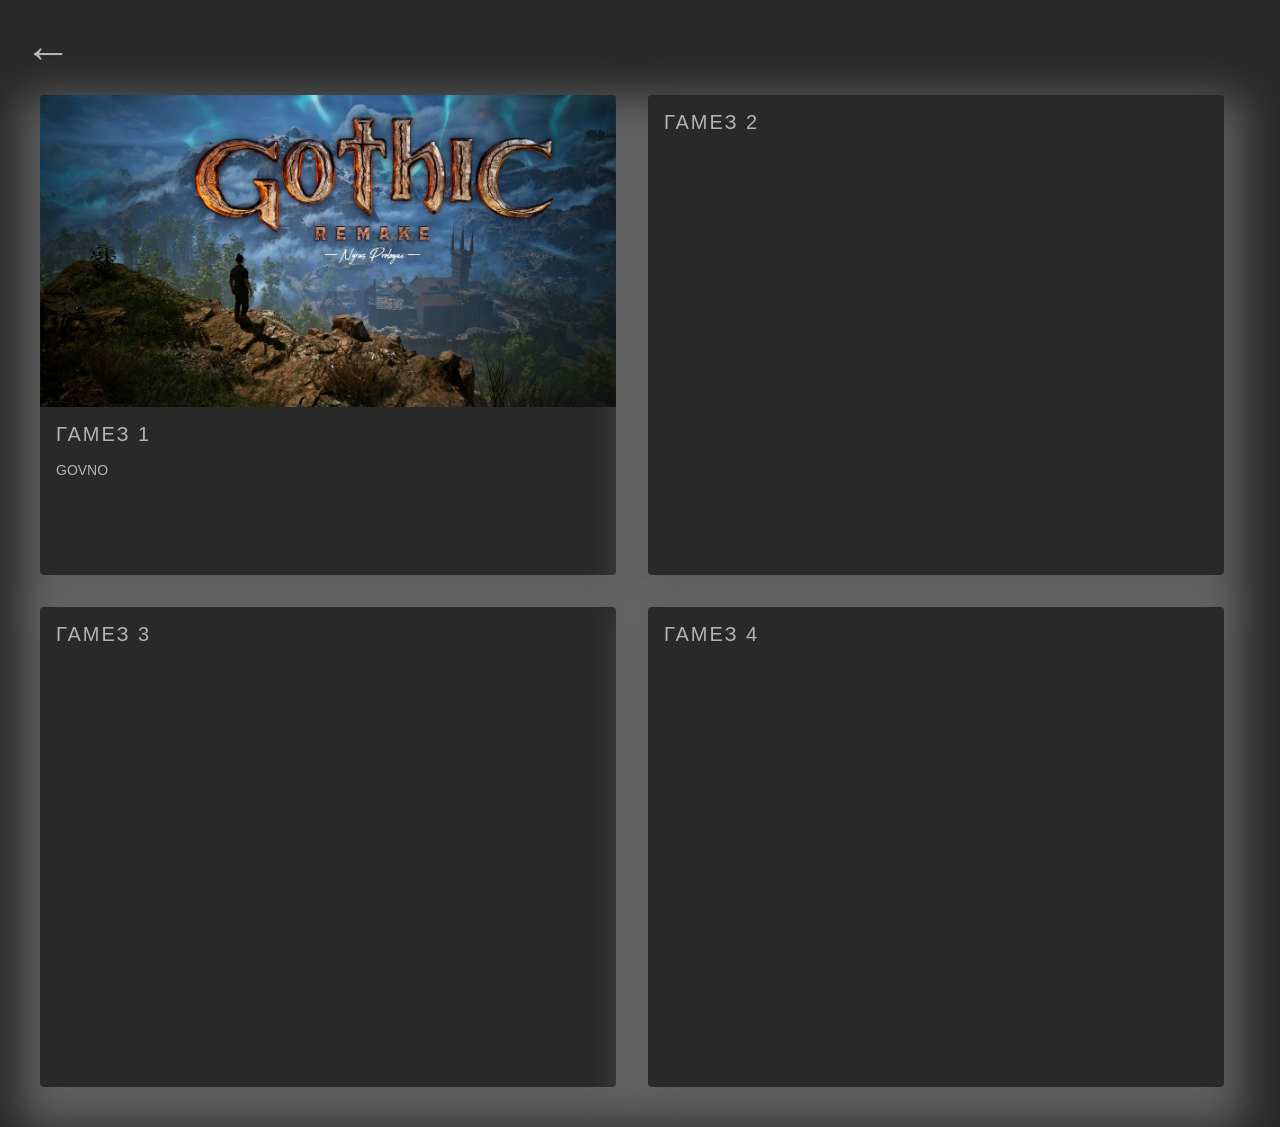
==== index.html @ 25c6a06c "rename files" ====
<!DOCTYPE html>
<html lang="en">
<head>
    <meta charset="UTF-8">
    <meta name="viewport" content="width=device-width, initial-scale=1.0">
    <title>Что-то с чем-то</title>
    <link rel="stylesheet" href="games.css">
</head>
<body>
    <a href="https://doneforr.github.io/ivent/" class="link">←</a>
    <ul class="cards">

        <li class="cards__item">
            <div class="card">
            <div class="card__image card__image--fence">
                <img src="/c967671d-28f5-4a98-8cd5-a3772fa94907.jpg" alt="">
            </div>
            <div class="card__content">
                <div class="card__title">ГАМЕЗ 1</div>
                <p class="card__text">GOVNO</p>
            </div>
            </div>
        </li>

        <li class="cards__item">
            <div class="card">
            <div class="card__image card__image--fence"></div>
            <div class="card__content">
                <div class="card__title">ГАМЕЗ 2</div>
                <p class="card__text"></p>
            </div>
            </div>
        </li>

        <li class="cards__item">
            <div class="card">
            <div class="card__image card__image--fence"></div>
            <div class="card__content">
                <div class="card__title">ГАМЕЗ 3</div>
                <p class="card__text"></p>
            </div>
            </div>
        </li>

        <li class="cards__item">
            <div class="card">
            <div class="card__image card__image--fence"></div>
            <div class="card__content">
                <div class="card__title">ГАМЕЗ 4</div>
                <p class="card__text"></p>
            </div>
            </div>
        </li>
    </ul>
</body>
</html>
---- games.css ----
*,
*::before,
*::after { 
  box-sizing: border-box;
}

html {
  background: #292929;
}

body {
  color: #b3b3b3;
  font-family: 'Roboto','Helvetica Neue', Helvetica, Arial, sans-serif;
  font-style: normal;
  font-weight: 400;
  letter-spacing: 0;
  padding: 1rem;
  text-rendering: optimizeLegibility;
  -webkit-font-smoothing: antialiased;
  -moz-osx-font-smoothing: grayscale;
  
}

img {
  height: auto;
  max-width: 100%;
  vertical-align: middle;
}

.link {
  color: #b9b8b8;
  font-size: 3rem;
  text-decoration: none;
  
}

.btn--block {
  display: block;
  width: 100%;
}
 
.cards {
    
  display: flex;
  flex-wrap: wrap;
  list-style: none;
  margin: 0;
  padding: 0;
}

.cards__item {
  display: flex;
  padding: 1rem;
  width: 38rem;
}

.card {
  background: #292929;
  border-radius: 0.25rem;
  box-shadow: 0 20px 40px 20px rgba(255, 255, 255, 0.25);
  display: flex;
  flex-direction: column;
  overflow: hidden;
  width: 38rem;
  height: 30rem;
}

.card__content {
  display: flex;
  flex: 1 1 auto;
  flex-direction: column;
  padding: 1rem;
}

.card__image {
  background-position: center center;
  background-repeat: no-repeat;
  background-size: cover;
  border-top-left-radius: 0.25rem;
  border-top-right-radius: 0.25rem;
  filter: contrast(70%);
  filter: saturate(180%);
  overflow: hidden;
  position: relative;
  transition: filter 0.5s cubic-bezier(.43,.41,.22,.91);;
  display: block;
  
}

.card__title {
  color: #b3b3b3;
  font-size: 1.25rem;
  font-weight: 300;
  letter-spacing: 2px;
  text-transform: uppercase;
}

.card__text {
  flex: 1 1 auto;
  font-size: 0.875rem;
  line-height: 1.5;
  margin-bottom: 1.25rem;
}
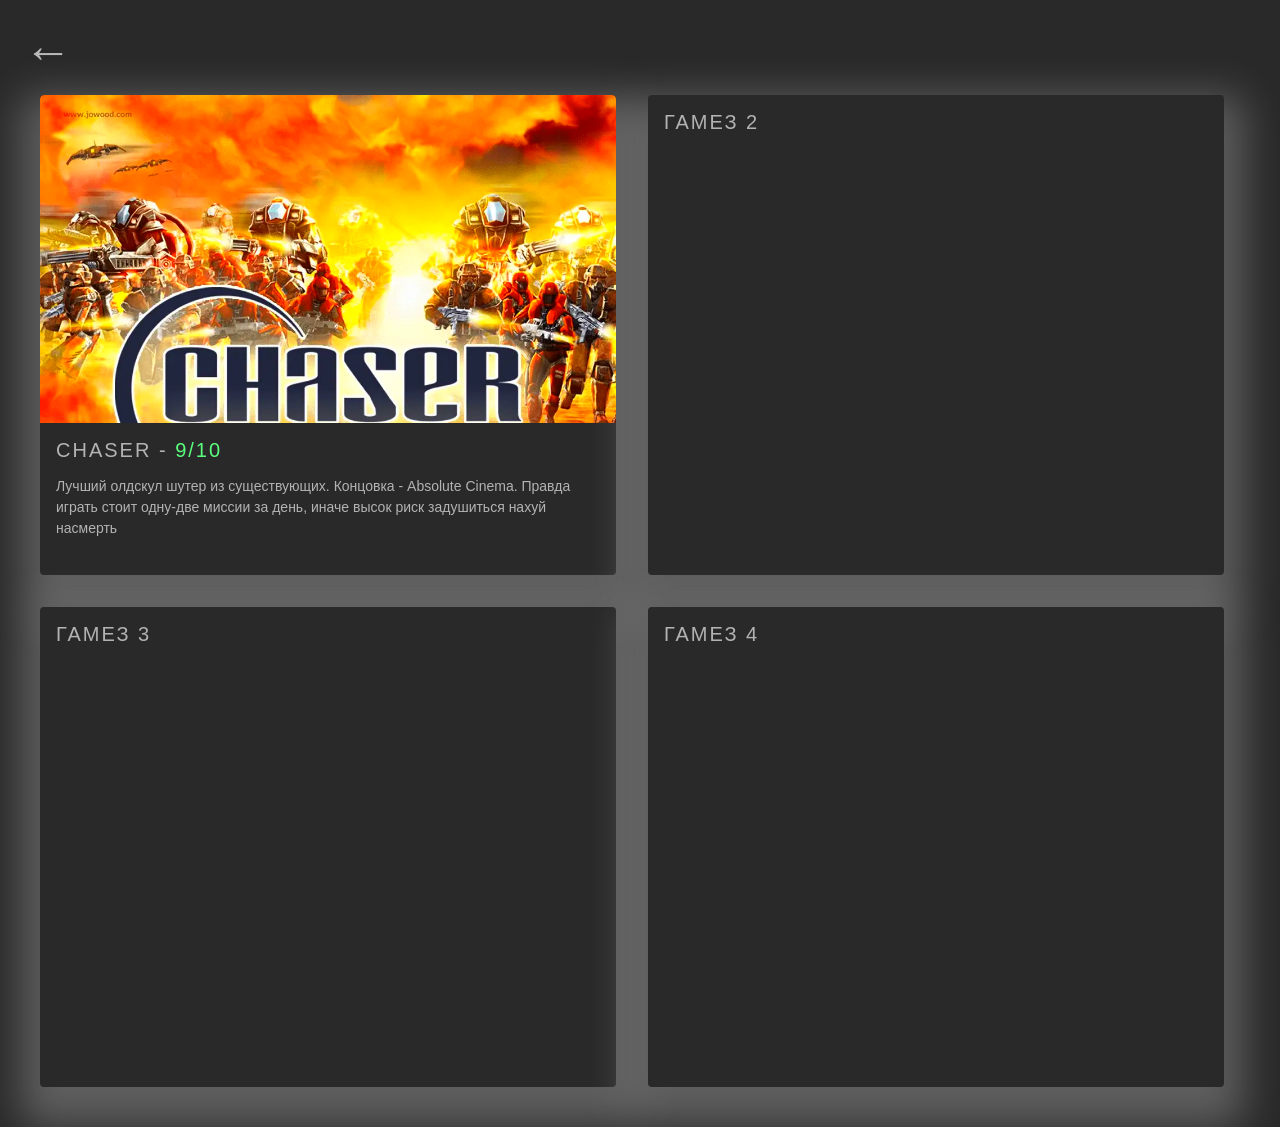
==== commit 2e716ff2: "Chaser review add" ====
--- a/index.html
+++ b/index.html
@@ -13,11 +13,11 @@
         <li class="cards__item">
             <div class="card">
             <div class="card__image card__image--fence">
-                <img src="/c967671d-28f5-4a98-8cd5-a3772fa94907.jpg" alt="">
+                <img src="169444268711571214.png" alt="">
             </div>
             <div class="card__content">
-                <div class="card__title">ГАМЕЗ 1</div>
-                <p class="card__text">GOVNO</p>
+                <div class="card__title">Chaser -  <span style="color: #5bff7e;">9/10</span> </div>
+                <p class="card__text">Лучший олдскул шутер из существующих. Концовка - Absolute Cinema. Правда играть стоит одну-две миссии за день, иначе высок риск задушиться нахуй насмерть</p>
             </div>
             </div>
         </li>
--- a/games.css
+++ b/games.css
@@ -73,9 +73,8 @@
 }
 
 .card__image {
-  background-position: center center;
-  background-repeat: no-repeat;
-  background-size: cover;
+  
+  object-fit: contain;
   border-top-left-radius: 0.25rem;
   border-top-right-radius: 0.25rem;
   filter: contrast(70%);
@@ -86,6 +85,8 @@
   display: block;
   
 }
+
+
 
 .card__title {
   color: #b3b3b3;
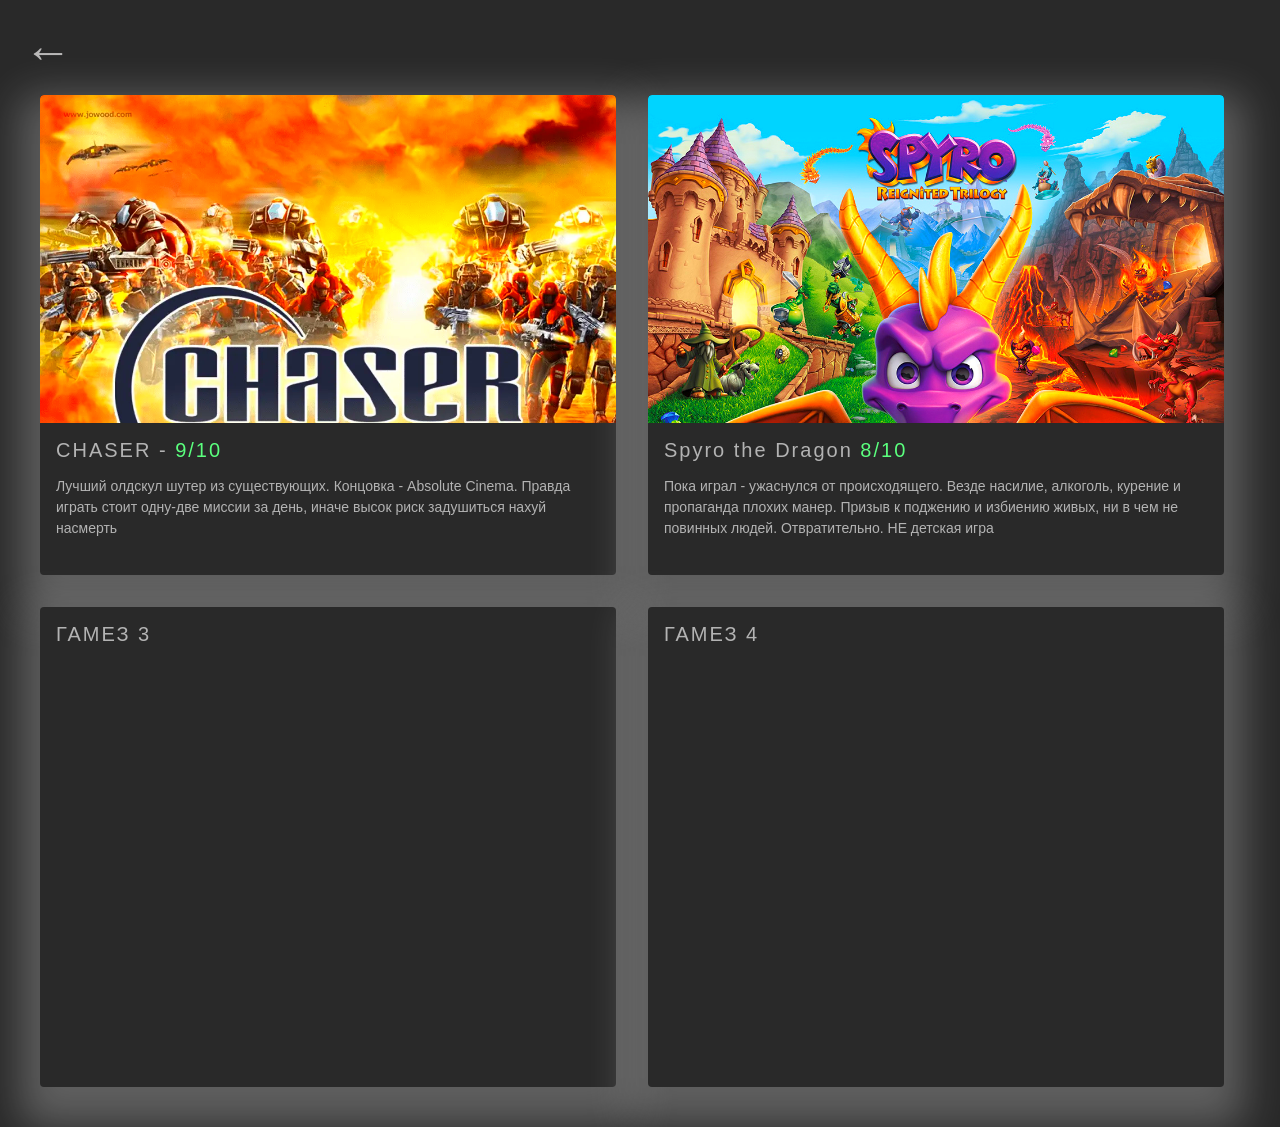
==== commit 2cf72424: "spyro" ====
--- a/index.html
+++ b/index.html
@@ -16,7 +16,7 @@
                 <img src="169444268711571214.png" alt="">
             </div>
             <div class="card__content">
-                <div class="card__title">Chaser -  <span style="color: #5bff7e;">9/10</span> </div>
+                <div class="card__title">CHASER -  <span style="color: #5bff7e;">9/10</span> </div>
                 <p class="card__text">Лучший олдскул шутер из существующих. Концовка - Absolute Cinema. Правда играть стоит одну-две миссии за день, иначе высок риск задушиться нахуй насмерть</p>
             </div>
             </div>
@@ -24,10 +24,12 @@
 
         <li class="cards__item">
             <div class="card">
-            <div class="card__image card__image--fence"></div>
+            <div class="card__image card__image--fence">
+                <img src="ReignitedTrilogyMultiplatformCover.jpg" alt="">
+            </div>
             <div class="card__content">
-                <div class="card__title">ГАМЕЗ 2</div>
-                <p class="card__text"></p>
+                <div class="card__title">Spyro the Dragon  <span style="color: #5bff7e;">8/10</span></div>
+                <p class="card__text">Пока играл - ужаснулся от происходящего. Везде насилие, алкоголь, курение и пропаганда плохих манер. Призыв к поджению и избиению живых, ни в чем не повинных людей. Отвратительно. НЕ детская игра</p>
             </div>
             </div>
         </li>
--- a/games.css
+++ b/games.css
@@ -93,7 +93,7 @@
   font-size: 1.25rem;
   font-weight: 300;
   letter-spacing: 2px;
-  text-transform: uppercase;
+
 }
 
 .card__text {
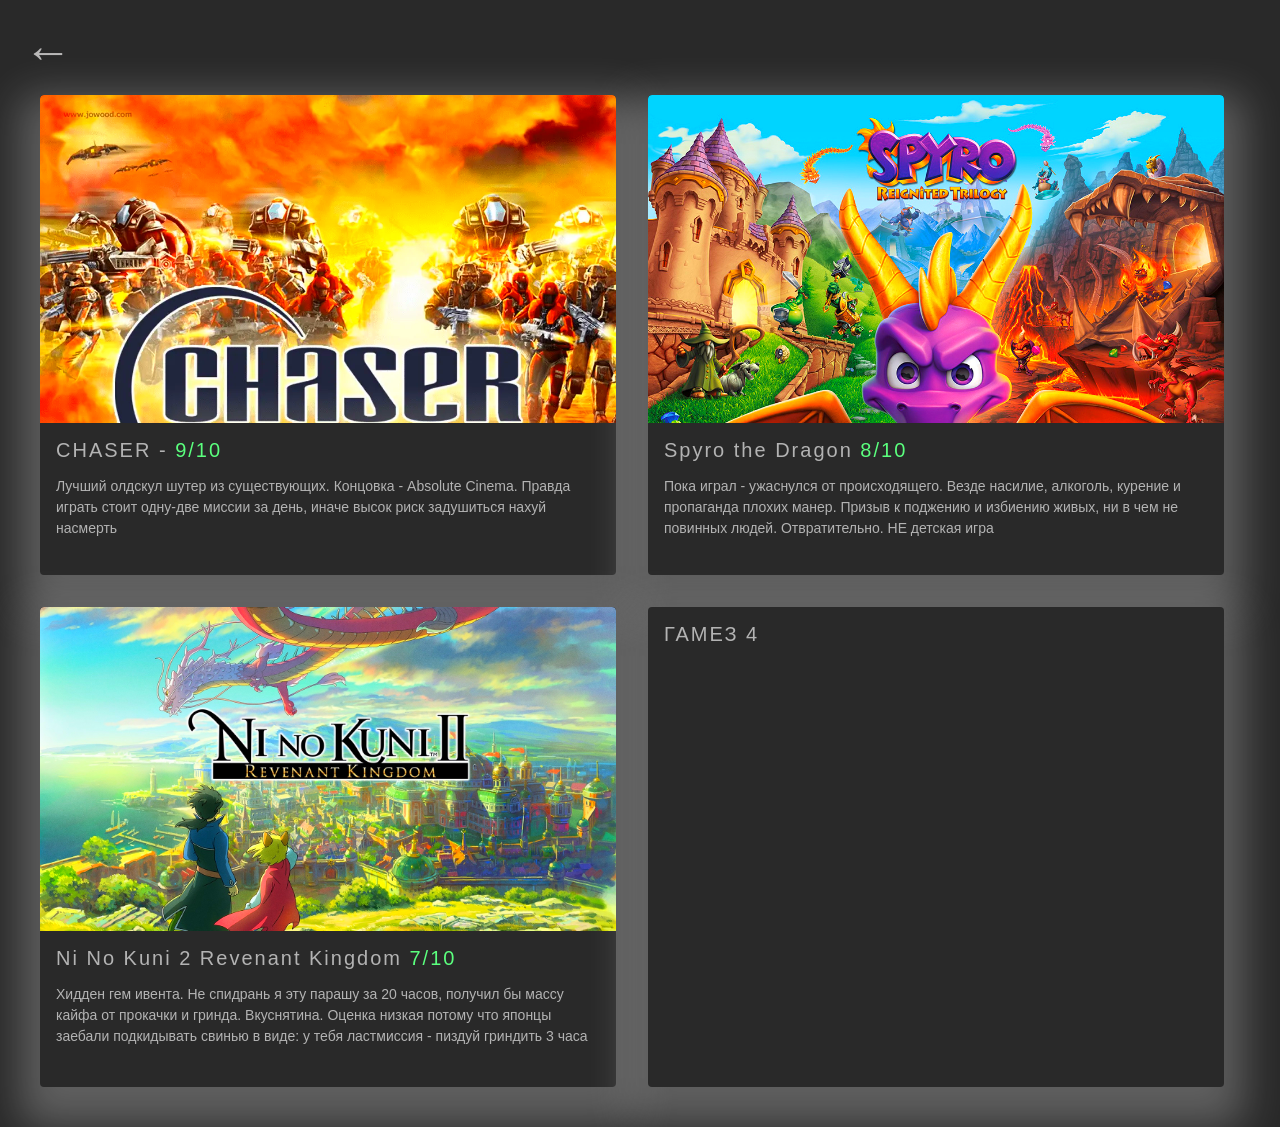
==== commit a738cc61: "ni no kuni" ====
--- a/index.html
+++ b/index.html
@@ -36,10 +36,12 @@
 
         <li class="cards__item">
             <div class="card">
-            <div class="card__image card__image--fence"></div>
+            <div class="card__image card__image--fence">
+                <img src="Ni_no_Kuni_II_Revenant_Kingdom.jpg" alt="">
+            </div>
             <div class="card__content">
-                <div class="card__title">ГАМЕЗ 3</div>
-                <p class="card__text"></p>
+                <div class="card__title">Ni No Kuni 2 Revenant Kingdom <span style="color: #5bff7e;">7/10</span></div>
+                <p class="card__text">Хидден гем ивента. Не спидрань я эту парашу за 20 часов, получил бы массу кайфа от прокачки и гринда. Вкуснятина. Оценка низкая потому что японцы заебали подкидывать свинью в виде: у тебя ластмиссия - пиздуй гриндить 3 часа</p>
             </div>
             </div>
         </li>
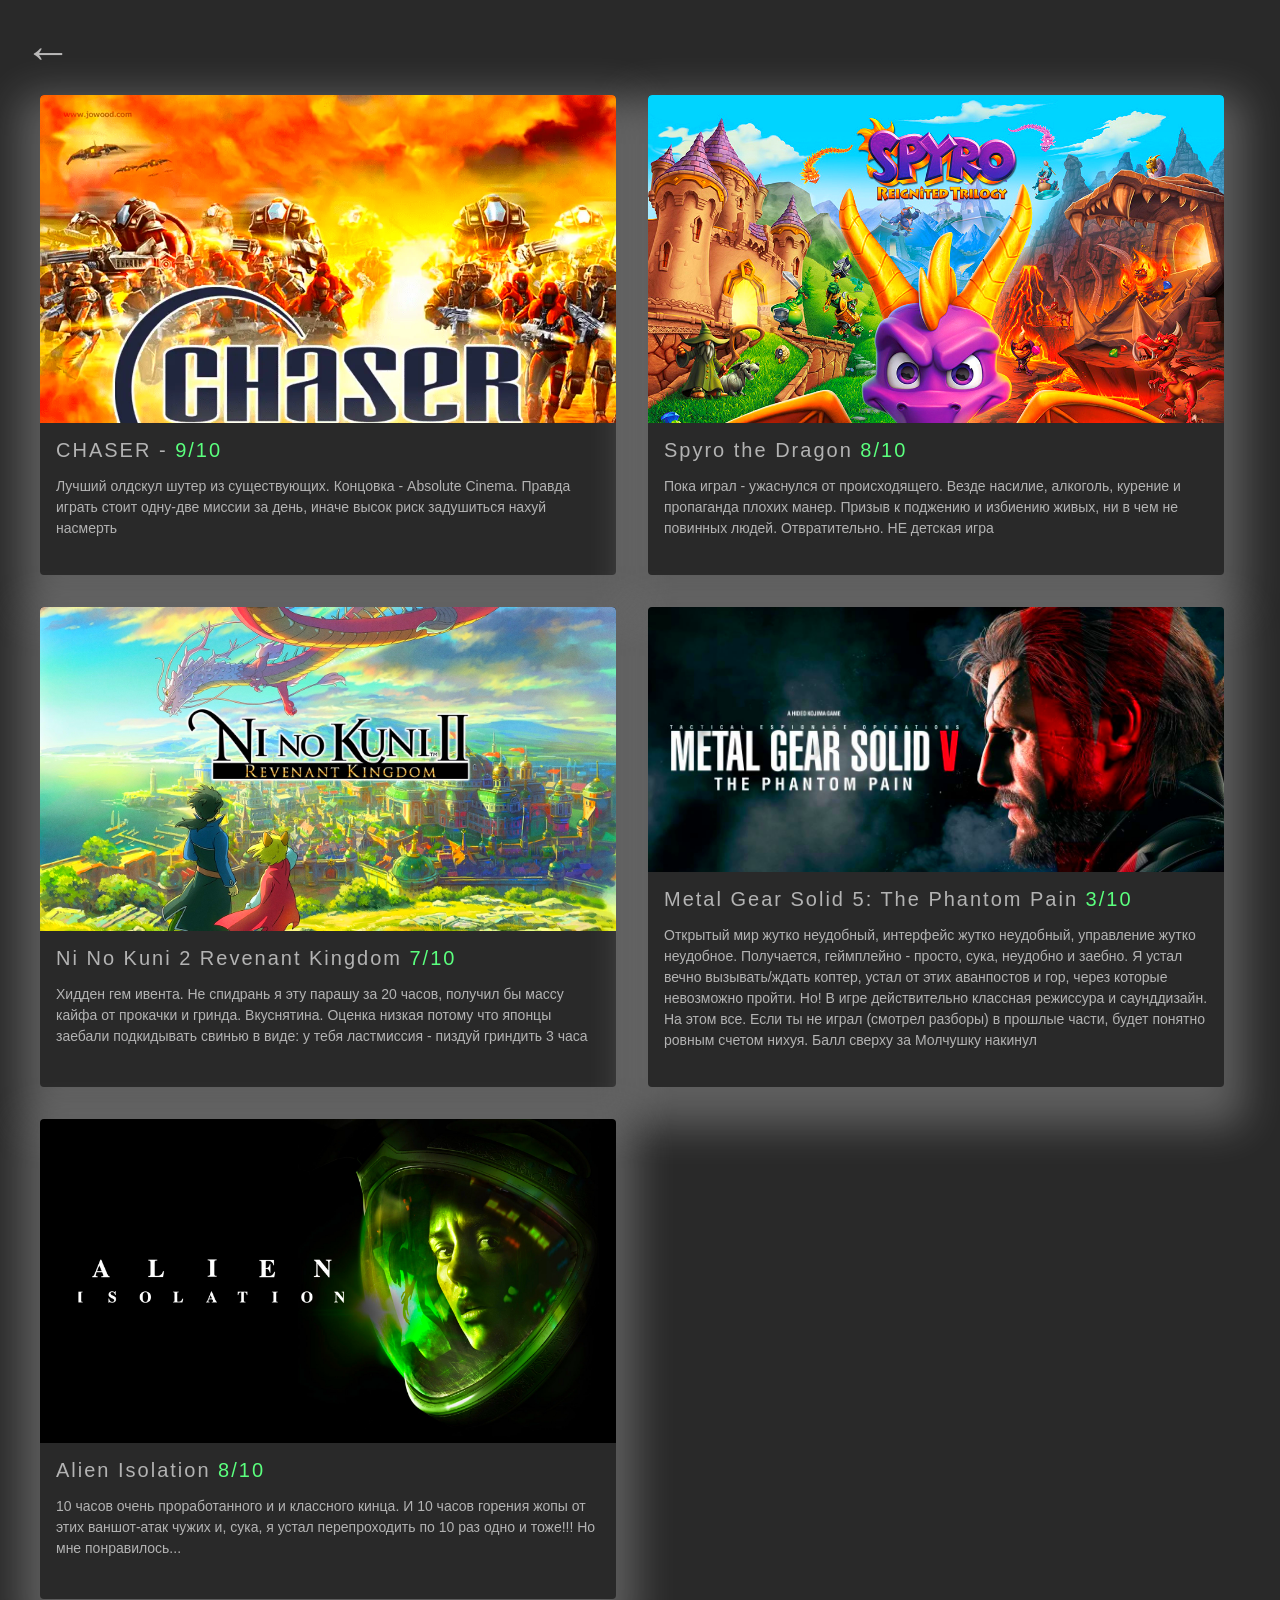
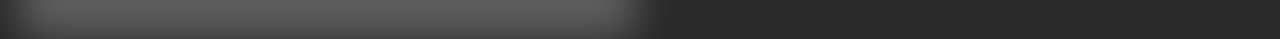
==== commit b7a910f2: "mgs + alien" ====
--- a/index.html
+++ b/index.html
@@ -48,10 +48,24 @@
 
         <li class="cards__item">
             <div class="card">
-            <div class="card__image card__image--fence"></div>
+            <div class="card__image card__image--fence">
+                <img src="header.jpg" alt="">
+            </div>
             <div class="card__content">
-                <div class="card__title">ГАМЕЗ 4</div>
-                <p class="card__text"></p>
+                <div class="card__title">Metal Gear Solid 5: The Phantom Pain <span style="color: #5bff7e;">3/10</span></div>
+                <p class="card__text">Открытый мир жутко неудобный, интерфейс жутко неудобный, управление жутко неудобное. Получается, геймплейно - просто, сука, неудобно и заебно. Я устал вечно вызывать/ждать коптер, устал от этих аванпостов и гор, через которые невозможно пройти. Но! В игре действительно классная режиссура и саунддизайн. На этом все. Если ты не играл (смотрел разборы) в прошлые части, будет понятно ровным счетом нихуя. Балл сверху за Молчушку накинул</p>
+            </div>
+            </div>
+        </li>
+
+        <li class="cards__item">
+            <div class="card">
+            <div class="card__image card__image--fence">
+                <img src="alien-isolation-pc-mac-game-steam-cover.jpg" alt="">
+            </div>
+            <div class="card__content">
+                <div class="card__title">Alien Isolation <span style="color: #5bff7e;">8/10</span></div>
+                <p class="card__text">10 часов очень проработанного и и классного кинца. И 10 часов горения жопы от этих ваншот-атак чужих и, сука, я устал перепроходить по 10 раз одно и тоже!!! Но мне понравилось...</p>
             </div>
             </div>
         </li>
